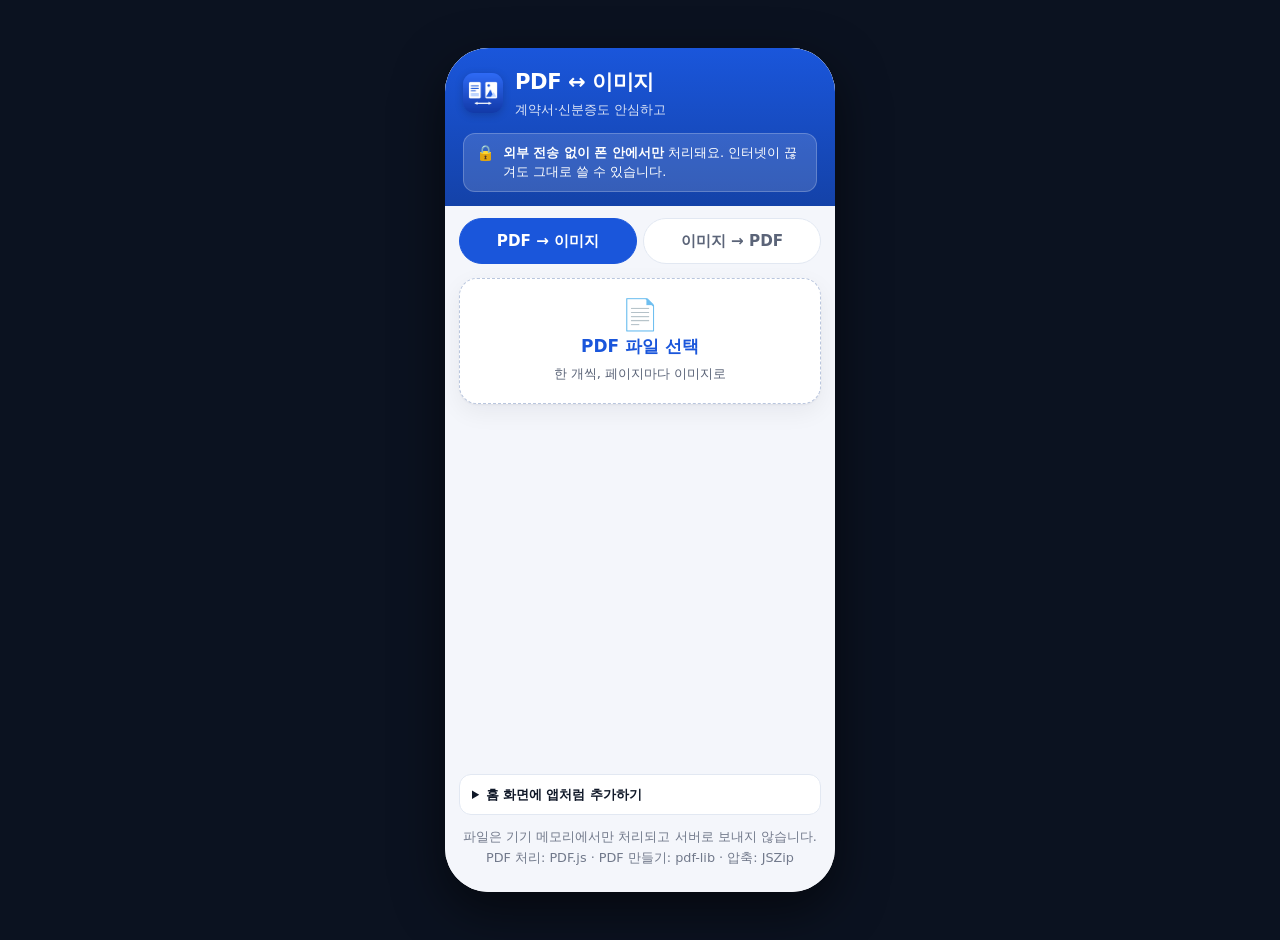
==== preview.html @ 9b30ed15 "미리보기 페이지별 저장 버튼 추가, dpi 안내 수정" ====
<!doctype html>
<html lang="ko"><head><meta charset="utf-8"><title>iPhone 미리보기</title>
<style>
html,body{margin:0;background:#0b1220;display:flex;justify-content:center;align-items:flex-start;padding:24px;font-family:sans-serif}
iframe{width:390px;height:844px;border:0;border-radius:44px;box-shadow:0 18px 50px rgba(0,0,0,.55);background:#fff}
</style></head>
<body><iframe src="./index.html" title="PDF ↔ 이미지 (iPhone 크기)"></iframe></body></html>
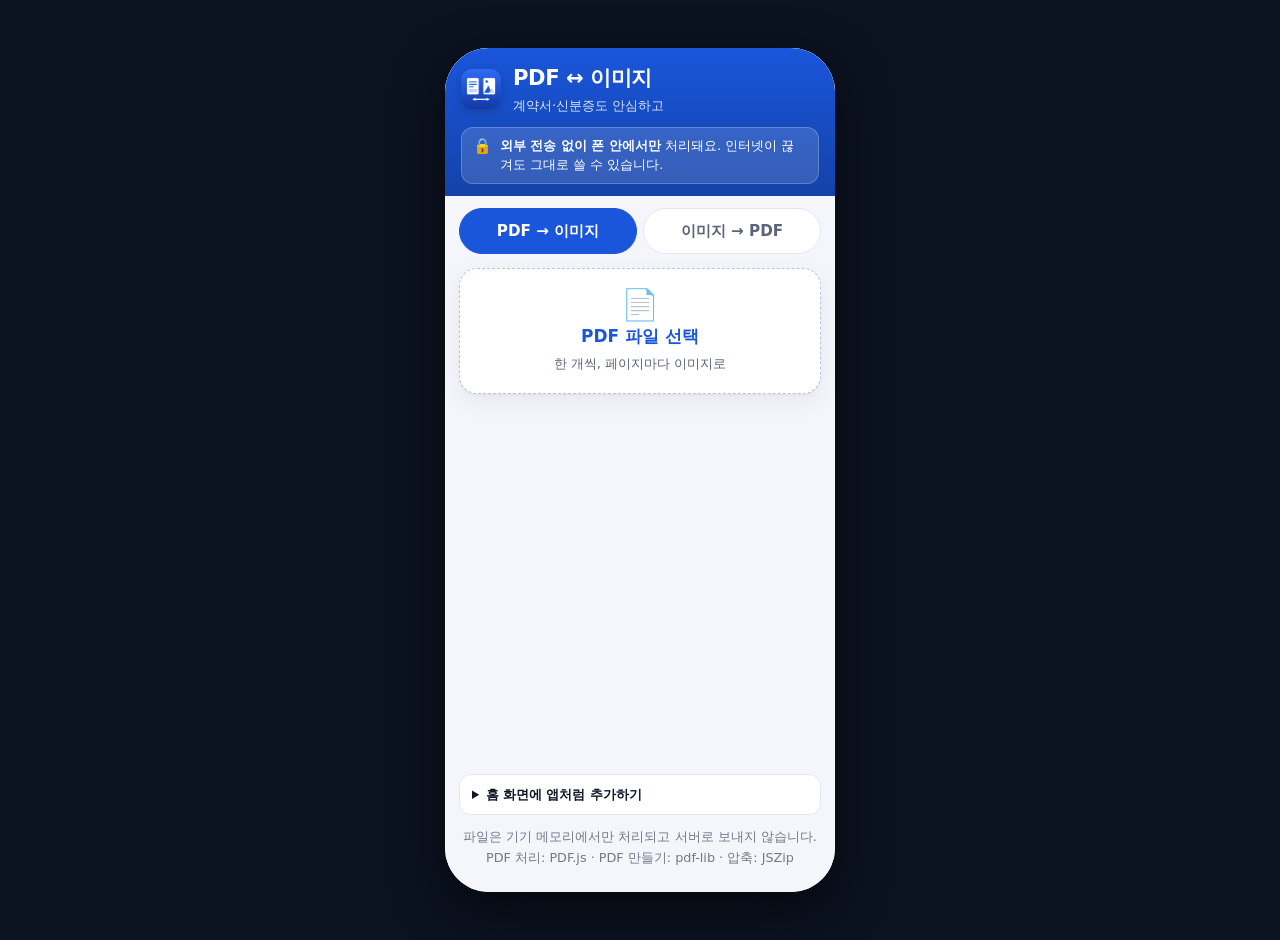
==== commit 66e851ec: "하단 버튼이 미리보기를 가리지 않도록 배치 수정" ====
--- a/preview.html
+++ b/preview.html
@@ -4,4 +4,4 @@
 html,body{margin:0;background:#0b1220;display:flex;justify-content:center;align-items:flex-start;padding:24px;font-family:sans-serif}
 iframe{width:390px;height:844px;border:0;border-radius:44px;box-shadow:0 18px 50px rgba(0,0,0,.55);background:#fff}
 </style></head>
-<body><iframe src="./index.html" title="PDF ↔ 이미지 (iPhone 크기)"></iframe></body></html>
+<body><iframe src="./index.html?v=8" title="PDF ↔ 이미지 (iPhone 크기)"></iframe></body></html>
